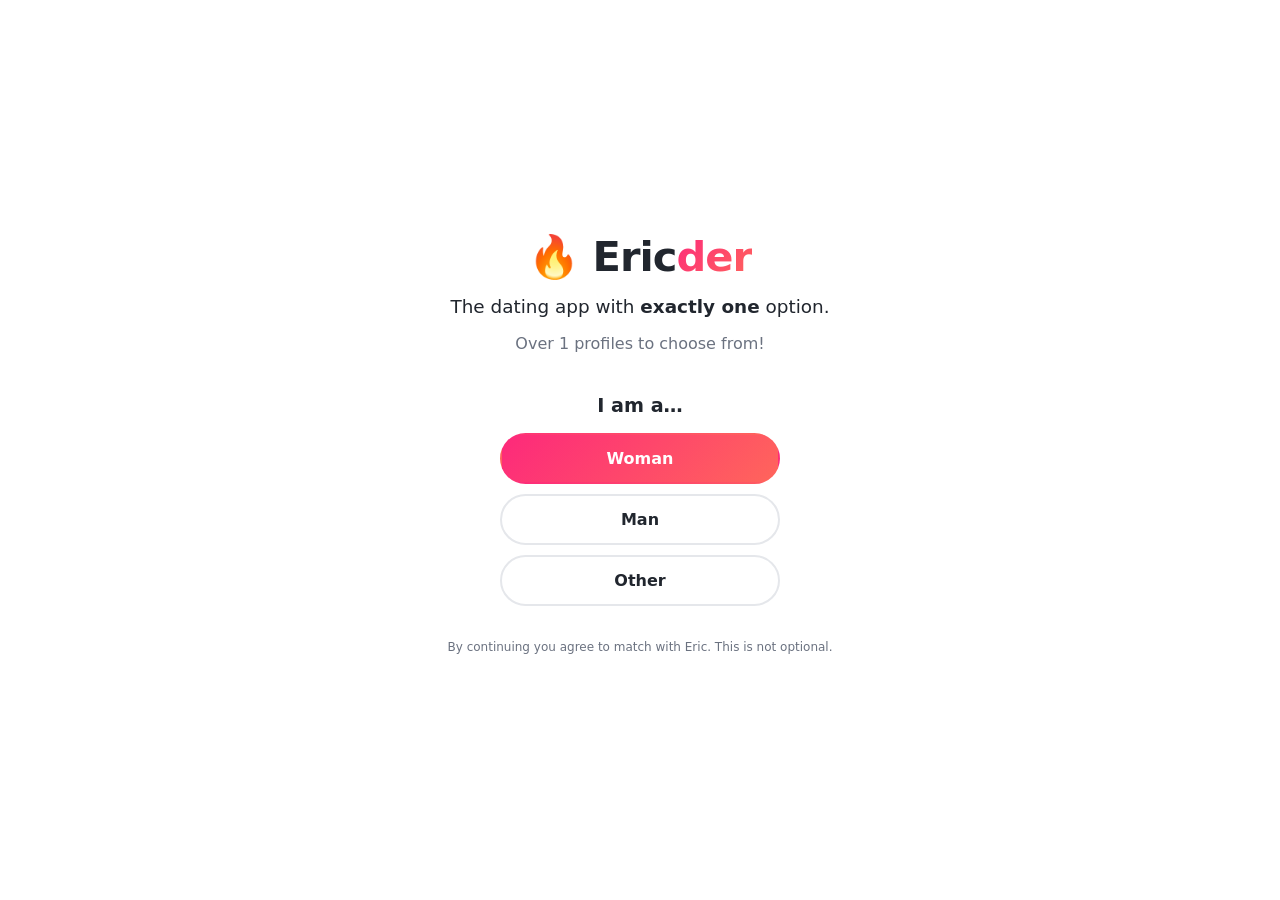
==== index.html @ a2293279 "Add Ericder: Tinder-style site where every profile is Eric Co-Authored-By: Claude Opus 5.5 <noreply@" ====
<!doctype html>
<html lang="en">
<head>
  <meta charset="utf-8">
  <meta name="viewport" content="width=device-width, initial-scale=1, viewport-fit=cover">
  <title>Ericder</title>
  <meta name="description" content="The dating app with exactly one option.">
  <link rel="icon" href="data:image/svg+xml,<svg xmlns='http://www.w3.org/2000/svg' viewBox='0 0 100 100'><text y='.9em' font-size='90'>🐸</text></svg>">
  <link rel="stylesheet" href="style.css">
</head>
<body>
  <!-- Splash: who are you? -->
  <section id="splash" class="screen active">
    <div class="logo">🔥 Eric<span>der</span></div>
    <p class="tagline">The dating app with <b>exactly one</b> option.</p>
    <p class="sub">Over 1 profiles to choose from!</p>
    <p class="question">I am a…</p>
    <div class="choices">
      <button class="btn primary" data-gender="woman">Woman</button>
      <button class="btn" data-gender="man">Man</button>
      <button class="btn" data-gender="other">Other</button>
    </div>
    <p class="fine">By continuing you agree to match with Eric. This is not optional.</p>
  </section>

  <!-- Rejection for non-women -->
  <section id="nope" class="screen">
    <div class="big-emoji">🐸🚫</div>
    <h2>Sorry, Eric is saving himself.</h2>
    <p>Eric is only accepting applications from women at this time.<br>He is, however, open to being your friend from a distance, in the dark.</p>
    <button class="btn primary" id="lied">Wait, I misclicked. I'm a woman.</button>
    <button class="btn ghost" id="backToStart">Back</button>
  </section>

  <!-- Swipe deck -->
  <section id="app" class="screen">
    <header class="topbar">
      <div class="logo small">🔥 Eric<span>der</span></div>
      <div class="matches-pill" id="matchCount">0 matches</div>
    </header>
    <div class="deck" id="deck"></div>
    <div class="actions">
      <button class="round nope" id="btnNope" aria-label="Nope">✕</button>
      <button class="round super" id="btnSuper" aria-label="Super like">★</button>
      <button class="round like" id="btnLike" aria-label="Like">♥</button>
    </div>
  </section>

  <!-- Out of profiles -->
  <section id="done" class="screen">
    <div class="big-emoji">🐸💜</div>
    <h2>You've seen every Eric.</h2>
    <p>Good news: there are no other men on this app. You matched with all of them. They are all Eric.</p>
    <button class="btn primary" id="openChat">Message Eric</button>
    <button class="btn ghost" id="restart">See the Erics again</button>
  </section>

  <!-- Match overlay -->
  <div id="match" class="overlay" hidden>
    <div class="match-inner">
      <h1 class="its-a-match">It's a Match!</h1>
      <p id="matchText">You and Eric liked each other.</p>
      <div class="match-photos">
        <div class="mp you">🙋‍♀️</div>
        <div class="mp eric" id="matchEric"></div>
      </div>
      <p class="match-note" id="matchNote"></p>
      <button class="btn primary" id="sendMsg">Send a message</button>
      <button class="btn ghost" id="keepSwiping">Keep swiping (it's still him)</button>
    </div>
  </div>

  <!-- Chat -->
  <div id="chat" class="overlay" hidden>
    <div class="chat-box">
      <header class="chat-head">
        <button class="icon" id="closeChat" aria-label="Close">‹</button>
        <div class="chat-avatar" id="chatAvatar"></div>
        <div>
          <div class="chat-name">Eric</div>
          <div class="chat-status">Online · in the dark</div>
        </div>
      </header>
      <div class="messages" id="messages"></div>
      <form class="composer" id="composer">
        <input id="msgInput" autocomplete="off" placeholder="Say something to Eric…">
        <button class="btn primary" type="submit">Send</button>
      </form>
    </div>
  </div>

  <script src="app.js"></script>
</body>
</html>
---- style.css ----
:root {
  --pink: #fd297b;
  --orange: #ff655b;
  --purple: #7b2ff7;
  --grad: linear-gradient(135deg, var(--pink), var(--orange));
  --bg: #fff;
  --text: #21262e;
  --muted: #6b7280;
  --card: #fff;
  --line: #e5e7eb;
}
@media (prefers-color-scheme: dark) {
  :root { --bg: #111418; --text: #f3f4f6; --muted: #9ca3af; --card: #1c2027; --line: #2d333b; }
}

* { box-sizing: border-box; }
html, body { height: 100%; margin: 0; }
body {
  background: var(--bg);
  color: var(--text);
  font-family: system-ui, -apple-system, "Segoe UI", Roboto, sans-serif;
  overflow: hidden;
  -webkit-tap-highlight-color: transparent;
}

.screen {
  display: none;
  height: 100%;
  max-width: 480px;
  margin: 0 auto;
  padding: 24px 16px;
  flex-direction: column;
  align-items: center;
  justify-content: center;
  text-align: center;
  gap: 12px;
}
.screen.active { display: flex; }

.logo { font-size: 2.6rem; font-weight: 800; letter-spacing: -1px; }
.logo span, .its-a-match { background: var(--grad); -webkit-background-clip: text; background-clip: text; color: transparent; }
.logo.small { font-size: 1.5rem; }
.tagline { font-size: 1.15rem; margin: 0; }
.sub { color: var(--muted); margin: 0 0 16px; }
.question { font-weight: 700; font-size: 1.2rem; margin: 8px 0 0; }
.choices { display: flex; flex-direction: column; gap: 10px; width: 100%; max-width: 280px; }
.fine { color: var(--muted); font-size: .75rem; margin-top: 20px; }
.big-emoji { font-size: 4rem; }
h2 { margin: 0; }
.screen p { line-height: 1.5; }

.btn {
  border: 2px solid var(--line);
  background: var(--card);
  color: var(--text);
  font: inherit;
  font-weight: 700;
  padding: 14px 22px;
  border-radius: 999px;
  cursor: pointer;
  width: 100%;
  max-width: 280px;
}
.btn.primary { background: var(--grad); color: #fff; border-color: transparent; }
.btn.ghost { background: transparent; border-color: transparent; color: var(--muted); }
.btn:active { transform: scale(.97); }

/* App */
#app { justify-content: flex-start; padding-top: 12px; }
.topbar { width: 100%; display: flex; justify-content: space-between; align-items: center; }
.matches-pill { background: var(--grad); color: #fff; font-weight: 700; font-size: .85rem; padding: 6px 12px; border-radius: 999px; }

.deck { position: relative; width: 100%; flex: 1; max-height: 620px; margin-top: 8px; }
.card {
  position: absolute; inset: 0;
  border-radius: 18px;
  overflow: hidden;
  background: #333;
  box-shadow: 0 10px 30px rgba(0,0,0,.25);
  touch-action: none;
  user-select: none;
  cursor: grab;
  text-align: left;
  color: #fff;
}
.card.leaving { transition: transform .4s ease-out, opacity .4s; }
.card.snap { transition: transform .25s; }
.card .photo { position: absolute; inset: 0; background-size: cover; background-position: center; }
.card .placeholder {
  position: absolute; inset: 0;
  display: flex; flex-direction: column; align-items: center; justify-content: center;
  font-size: 7rem;
}
.card .placeholder small { font-size: .9rem; opacity: .7; margin-top: 8px; }
.card .info {
  position: absolute; left: 0; right: 0; bottom: 0;
  padding: 80px 18px 18px;
  background: linear-gradient(transparent, rgba(0,0,0,.85));
}
.card h3 { margin: 0; font-size: 1.8rem; }
.card h3 span { font-weight: 400; }
.card .job { margin: 4px 0 8px; opacity: .9; }
.card .bio { margin: 0 0 10px; line-height: 1.4; }
.tags { display: flex; flex-wrap: wrap; gap: 6px; }
.tags span { background: rgba(255,255,255,.2); border: 1px solid rgba(255,255,255,.35); padding: 4px 10px; border-radius: 999px; font-size: .8rem; }

.stamp {
  position: absolute; top: 28px; padding: 6px 12px;
  border: 4px solid; border-radius: 8px;
  font-size: 2rem; font-weight: 900; letter-spacing: 2px;
  opacity: 0; pointer-events: none;
}
.stamp.like { left: 20px; color: #4ade80; transform: rotate(-15deg); }
.stamp.nope { right: 20px; color: #f87171; transform: rotate(15deg); }

.actions { display: flex; gap: 20px; padding: 16px 0 4px; }
.round {
  width: 64px; height: 64px; border-radius: 50%;
  border: none; background: var(--card); box-shadow: 0 4px 14px rgba(0,0,0,.18);
  font-size: 1.8rem; cursor: pointer;
}
.round.nope { color: #f87171; }
.round.like { color: #4ade80; }
.round.super { color: #60a5fa; width: 52px; height: 52px; align-self: center; font-size: 1.4rem; }
.round:active { transform: scale(.9); }

/* Overlays */
.overlay {
  position: fixed; inset: 0; z-index: 10;
  display: flex; align-items: center; justify-content: center;
  padding: 16px;
}
.overlay[hidden] { display: none; }
#match { background: rgba(10, 5, 20, .88); color: #fff; text-align: center; }
.match-inner { display: flex; flex-direction: column; align-items: center; gap: 12px; animation: pop .45s ease-out; }
.its-a-match { font-size: 3rem; font-style: italic; margin: 0; }
.match-photos { display: flex; gap: 16px; margin: 12px 0; }
.mp {
  width: 110px; height: 110px; border-radius: 50%;
  border: 4px solid #fff; background: #444 center/cover;
  display: flex; align-items: center; justify-content: center; font-size: 3rem;
}
.match-note { color: #d1d5db; font-size: .9rem; max-width: 300px; }
#match .btn.ghost { color: #d1d5db; }
@keyframes pop { from { transform: scale(.6); opacity: 0; } to { transform: scale(1); opacity: 1; } }

#chat { background: var(--bg); padding: 0; }
.chat-box { width: 100%; max-width: 480px; height: 100%; display: flex; flex-direction: column; }
.chat-head { display: flex; align-items: center; gap: 10px; padding: 12px 16px; border-bottom: 1px solid var(--line); }
.icon { background: none; border: none; color: var(--text); font-size: 2rem; cursor: pointer; padding: 0 8px 0 0; }
.chat-avatar { width: 42px; height: 42px; border-radius: 50%; background: #444 center/cover; display: flex; align-items: center; justify-content: center; font-size: 1.4rem; }
.chat-name { font-weight: 700; }
.chat-status { font-size: .8rem; color: var(--muted); }
.messages { flex: 1; overflow-y: auto; padding: 16px; display: flex; flex-direction: column; gap: 8px; }
.msg { max-width: 78%; padding: 10px 14px; border-radius: 18px; line-height: 1.35; overflow-wrap: anywhere; }
.msg.them { align-self: flex-start; background: var(--line); }
.msg.me { align-self: flex-end; background: var(--grad); color: #fff; }
.msg.typing { color: var(--muted); font-style: italic; }
.composer { display: flex; gap: 8px; padding: 12px 16px calc(12px + env(safe-area-inset-bottom)); border-top: 1px solid var(--line); }
.composer input { flex: 1; min-width: 0; font: inherit; padding: 12px 16px; border-radius: 999px; border: 1px solid var(--line); background: var(--card); color: var(--text); }
.composer .btn { width: auto; padding: 12px 18px; }

/* Confetti */
.confetti { position: fixed; top: -20px; z-index: 20; font-size: 1.6rem; pointer-events: none; animation: fall linear forwards; }
@keyframes fall { to { transform: translateY(110vh) rotate(720deg); } }
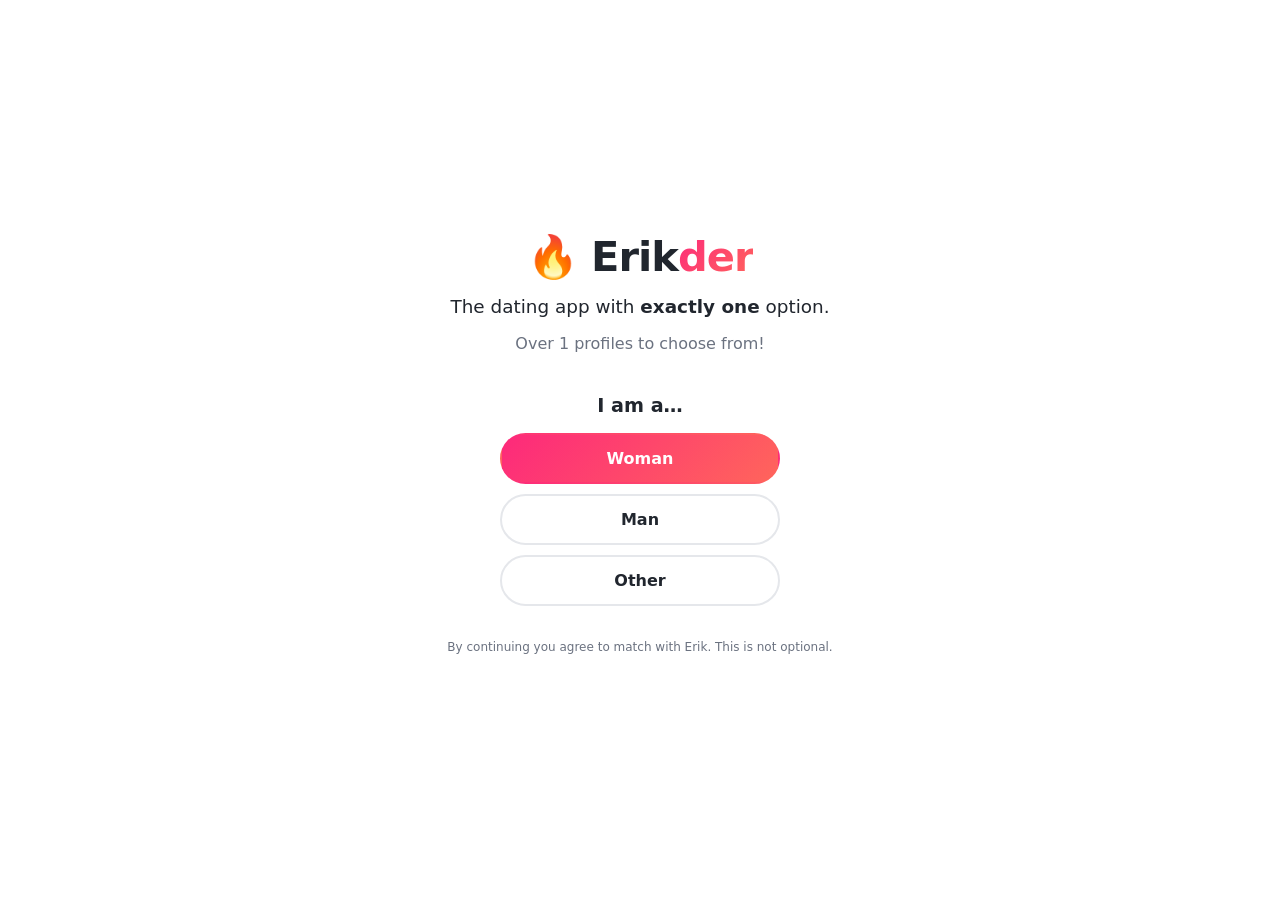
==== commit 79c744c8: "Nope skips to next card, Google sign-in chat, spell it Erik - Swiping left no longer matches; it jus" ====
--- a/index.html
+++ b/index.html
@@ -3,7 +3,7 @@
 <head>
   <meta charset="utf-8">
   <meta name="viewport" content="width=device-width, initial-scale=1, viewport-fit=cover">
-  <title>Ericder</title>
+  <title>Erikder</title>
   <meta name="description" content="The dating app with exactly one option.">
   <link rel="icon" href="data:image/svg+xml,<svg xmlns='http://www.w3.org/2000/svg' viewBox='0 0 100 100'><text y='.9em' font-size='90'>🐸</text></svg>">
   <link rel="stylesheet" href="style.css">
@@ -11,7 +11,7 @@
 <body>
   <!-- Splash: who are you? -->
   <section id="splash" class="screen active">
-    <div class="logo">🔥 Eric<span>der</span></div>
+    <div class="logo">🔥 Erik<span>der</span></div>
     <p class="tagline">The dating app with <b>exactly one</b> option.</p>
     <p class="sub">Over 1 profiles to choose from!</p>
     <p class="question">I am a…</p>
@@ -20,14 +20,14 @@
       <button class="btn" data-gender="man">Man</button>
       <button class="btn" data-gender="other">Other</button>
     </div>
-    <p class="fine">By continuing you agree to match with Eric. This is not optional.</p>
+    <p class="fine">By continuing you agree to match with Erik. This is not optional.</p>
   </section>
 
   <!-- Rejection for non-women -->
   <section id="nope" class="screen">
     <div class="big-emoji">🐸🚫</div>
-    <h2>Sorry, Eric is saving himself.</h2>
-    <p>Eric is only accepting applications from women at this time.<br>He is, however, open to being your friend from a distance, in the dark.</p>
+    <h2>Sorry, Erik is saving himself.</h2>
+    <p>Erik is only accepting applications from women at this time.<br>He is, however, open to being your friend from a distance, in the dark.</p>
     <button class="btn primary" id="lied">Wait, I misclicked. I'm a woman.</button>
     <button class="btn ghost" id="backToStart">Back</button>
   </section>
@@ -35,8 +35,11 @@
   <!-- Swipe deck -->
   <section id="app" class="screen">
     <header class="topbar">
-      <div class="logo small">🔥 Eric<span>der</span></div>
-      <div class="matches-pill" id="matchCount">0 matches</div>
+      <div class="logo small">🔥 Erik<span>der</span></div>
+      <div class="topbar-right">
+        <div class="matches-pill" id="matchCount">0 matches</div>
+        <button class="icon msgs-btn" id="myMsgs" aria-label="My messages">💬</button>
+      </div>
     </header>
     <div class="deck" id="deck"></div>
     <div class="actions">
@@ -49,22 +52,23 @@
   <!-- Out of profiles -->
   <section id="done" class="screen">
     <div class="big-emoji">🐸💜</div>
-    <h2>You've seen every Eric.</h2>
-    <p>Good news: there are no other men on this app. You matched with all of them. They are all Eric.</p>
-    <button class="btn primary" id="openChat">Message Eric</button>
-    <button class="btn ghost" id="restart">See the Erics again</button>
+    <h2>You've seen every Erik.</h2>
+    <p>Good news: there are no other men on this app. You matched with all of them. They are all Erik.</p>
+    <button class="btn primary" id="openChat">Message Erik</button>
+    <button class="btn ghost" id="restart">See the Eriks again</button>
   </section>
 
   <!-- Match overlay -->
   <div id="match" class="overlay" hidden>
     <div class="match-inner">
       <h1 class="its-a-match">It's a Match!</h1>
-      <p id="matchText">You and Eric liked each other.</p>
+      <p id="matchText">You and Erik liked each other.</p>
       <div class="match-photos">
         <div class="mp you">🙋‍♀️</div>
-        <div class="mp eric" id="matchEric"></div>
+        <div class="mp eric" id="matchErik"></div>
       </div>
       <p class="match-note" id="matchNote"></p>
+      <p class="match-roast" id="matchRoast"></p>
       <button class="btn primary" id="sendMsg">Send a message</button>
       <button class="btn ghost" id="keepSwiping">Keep swiping (it's still him)</button>
     </div>
@@ -77,18 +81,22 @@
         <button class="icon" id="closeChat" aria-label="Close">‹</button>
         <div class="chat-avatar" id="chatAvatar"></div>
         <div>
-          <div class="chat-name">Eric</div>
-          <div class="chat-status">Online · in the dark</div>
+          <div class="chat-name">Erik</div>
+          <div class="chat-status" id="chatStatus">Online · in the dark</div>
         </div>
       </header>
       <div class="messages" id="messages"></div>
+      <div class="signin" id="signin" hidden>
+        <button class="btn google" id="googleBtn" type="button"><span class="g">G</span> Sign in with Google</button>
+      </div>
       <form class="composer" id="composer">
-        <input id="msgInput" autocomplete="off" placeholder="Say something to Eric…">
+        <input id="msgInput" autocomplete="off" placeholder="Say something to Erik…">
         <button class="btn primary" type="submit">Send</button>
       </form>
     </div>
   </div>
 
   <script src="app.js"></script>
+  <script type="module" src="live-chat.js"></script>
 </body>
 </html>
--- a/style.css
+++ b/style.css
@@ -68,6 +68,12 @@
 /* App */
 #app { justify-content: flex-start; padding-top: 12px; }
 .topbar { width: 100%; display: flex; justify-content: space-between; align-items: center; }
+.topbar-right { display: flex; align-items: center; gap: 8px; }
+.msgs-btn { font-size: 1.5rem; padding: 0; }
+.signin { display: flex; justify-content: center; padding: 16px 16px calc(16px + env(safe-area-inset-bottom)); border-top: 1px solid var(--line); }
+.signin[hidden], .composer[hidden] { display: none; }
+.btn.google { display: flex; align-items: center; justify-content: center; gap: 10px; background: #fff; color: #1f1f1f; border-color: #dadce0; }
+.btn.google .g { font-weight: 900; color: #4285f4; font-size: 1.2rem; }
 .matches-pill { background: var(--grad); color: #fff; font-weight: 700; font-size: .85rem; padding: 6px 12px; border-radius: 999px; }
 
 .deck { position: relative; width: 100%; flex: 1; max-height: 620px; margin-top: 8px; }
@@ -101,6 +107,9 @@
 .card h3 span { font-weight: 400; }
 .card .job { margin: 4px 0 8px; opacity: .9; }
 .card .bio { margin: 0 0 10px; line-height: 1.4; }
+.card .roast { margin: 0 0 10px; font-size: .85rem; font-style: italic; opacity: .85; }
+.match-roast { color: #fde68a; font-weight: 700; max-width: 300px; margin: 0; }
+.msg.system { font-size: .85rem; color: var(--muted); background: transparent; border: 1px dashed var(--line); }
 .tags { display: flex; flex-wrap: wrap; gap: 6px; }
 .tags span { background: rgba(255,255,255,.2); border: 1px solid rgba(255,255,255,.35); padding: 4px 10px; border-radius: 999px; font-size: .8rem; }
 
